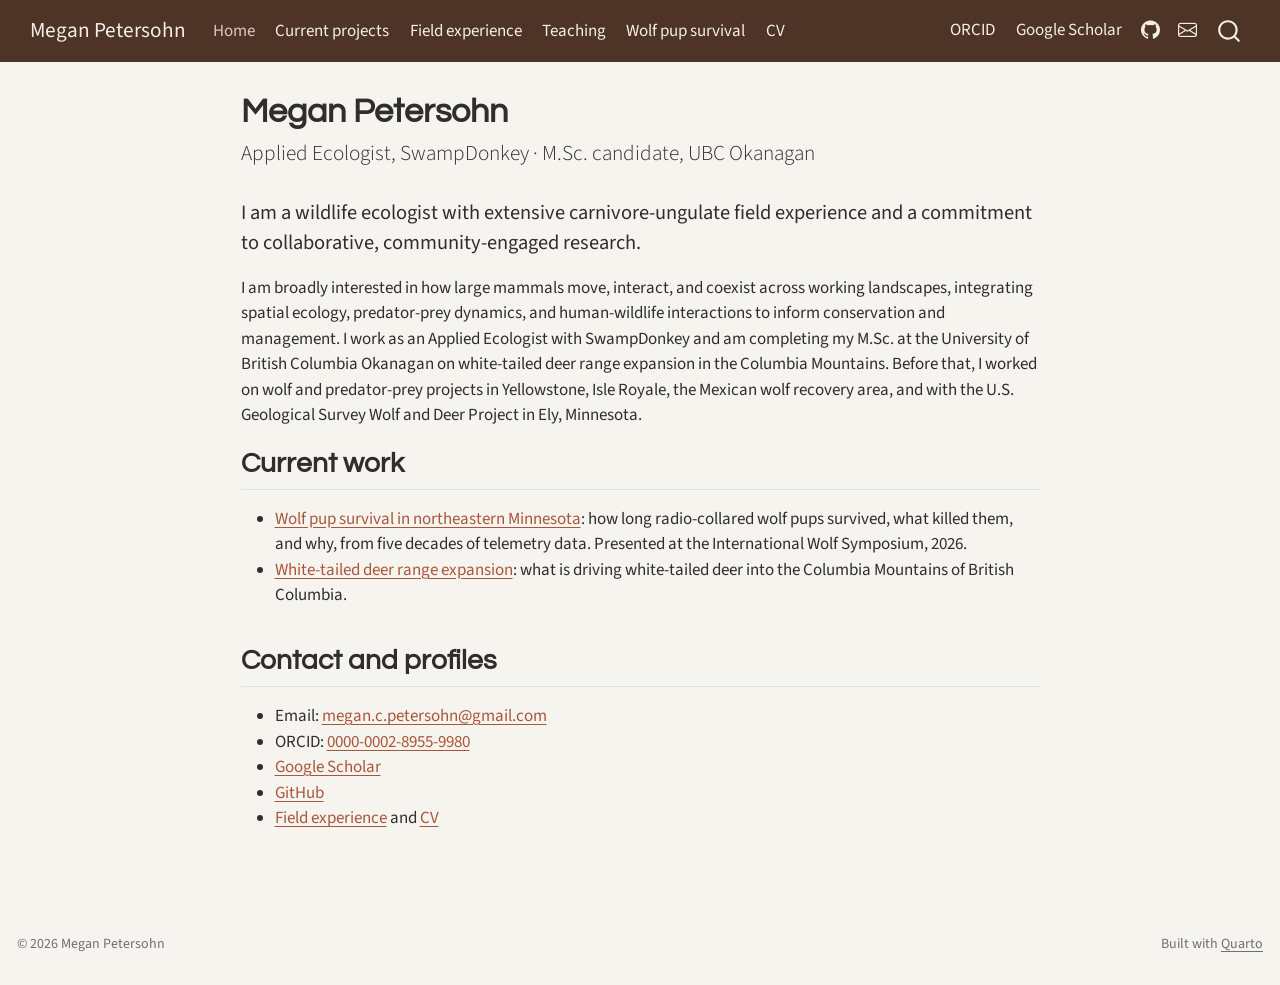
==== docs/index.html @ 818796f2 "Add Teaching page and lab research; update BHA dates and wording" ====
<!DOCTYPE html>
<html xmlns="http://www.w3.org/1999/xhtml" lang="en" xml:lang="en"><head>

<meta charset="utf-8">
<meta name="generator" content="quarto-1.6.40">

<meta name="viewport" content="width=device-width, initial-scale=1.0, user-scalable=yes">


<title>Megan Petersohn</title>
<style>
code{white-space: pre-wrap;}
span.smallcaps{font-variant: small-caps;}
div.columns{display: flex; gap: min(4vw, 1.5em);}
div.column{flex: auto; overflow-x: auto;}
div.hanging-indent{margin-left: 1.5em; text-indent: -1.5em;}
ul.task-list{list-style: none;}
ul.task-list li input[type="checkbox"] {
  width: 0.8em;
  margin: 0 0.8em 0.2em -1em; /* quarto-specific, see https://github.com/quarto-dev/quarto-cli/issues/4556 */ 
  vertical-align: middle;
}
</style>


<script src="site_libs/quarto-nav/quarto-nav.js"></script>
<script src="site_libs/quarto-nav/headroom.min.js"></script>
<script src="site_libs/clipboard/clipboard.min.js"></script>
<script src="site_libs/quarto-search/autocomplete.umd.js"></script>
<script src="site_libs/quarto-search/fuse.min.js"></script>
<script src="site_libs/quarto-search/quarto-search.js"></script>
<meta name="quarto:offset" content="./">
<script src="site_libs/quarto-html/quarto.js"></script>
<script src="site_libs/quarto-html/popper.min.js"></script>
<script src="site_libs/quarto-html/tippy.umd.min.js"></script>
<script src="site_libs/quarto-html/anchor.min.js"></script>
<link href="site_libs/quarto-html/tippy.css" rel="stylesheet">
<link href="site_libs/quarto-html/quarto-syntax-highlighting-549806ee2085284f45b00abea8c6df48.css" rel="stylesheet" id="quarto-text-highlighting-styles">
<script src="site_libs/bootstrap/bootstrap.min.js"></script>
<link href="site_libs/bootstrap/bootstrap-icons.css" rel="stylesheet">
<link href="site_libs/bootstrap/bootstrap-8483cfbe5863907650c12217edbf6c5e.min.css" rel="stylesheet" append-hash="true" id="quarto-bootstrap" data-mode="light">
<script id="quarto-search-options" type="application/json">{
  "location": "navbar",
  "copy-button": false,
  "collapse-after": 3,
  "panel-placement": "end",
  "type": "overlay",
  "limit": 50,
  "keyboard-shortcut": [
    "f",
    "/",
    "s"
  ],
  "show-item-context": false,
  "language": {
    "search-no-results-text": "No results",
    "search-matching-documents-text": "matching documents",
    "search-copy-link-title": "Copy link to search",
    "search-hide-matches-text": "Hide additional matches",
    "search-more-match-text": "more match in this document",
    "search-more-matches-text": "more matches in this document",
    "search-clear-button-title": "Clear",
    "search-text-placeholder": "",
    "search-detached-cancel-button-title": "Cancel",
    "search-submit-button-title": "Submit",
    "search-label": "Search"
  }
}</script>
<style>html{ scroll-behavior: smooth; }</style>


</head>

<body class="nav-fixed fullcontent">

<div id="quarto-search-results"></div>
  <header id="quarto-header" class="headroom fixed-top">
    <nav class="navbar navbar-expand-lg " data-bs-theme="dark">
      <div class="navbar-container container-fluid">
      <div class="navbar-brand-container mx-auto">
    <a class="navbar-brand" href="./index.html">
    <span class="navbar-title">Megan Petersohn</span>
    </a>
  </div>
            <div id="quarto-search" class="" title="Search"></div>
          <button class="navbar-toggler" type="button" data-bs-toggle="collapse" data-bs-target="#navbarCollapse" aria-controls="navbarCollapse" role="menu" aria-expanded="false" aria-label="Toggle navigation" onclick="if (window.quartoToggleHeadroom) { window.quartoToggleHeadroom(); }">
  <span class="navbar-toggler-icon"></span>
</button>
          <div class="collapse navbar-collapse" id="navbarCollapse">
            <ul class="navbar-nav navbar-nav-scroll me-auto">
  <li class="nav-item">
    <a class="nav-link active" href="./index.html" aria-current="page"> 
<span class="menu-text">Home</span></a>
  </li>  
  <li class="nav-item">
    <a class="nav-link" href="./research.html"> 
<span class="menu-text">Current projects</span></a>
  </li>  
  <li class="nav-item">
    <a class="nav-link" href="./experience.html"> 
<span class="menu-text">Field experience</span></a>
  </li>  
  <li class="nav-item">
    <a class="nav-link" href="./teaching.html"> 
<span class="menu-text">Teaching</span></a>
  </li>  
  <li class="nav-item">
    <a class="nav-link" href="./projects/snf-wolf-pups/index.html"> 
<span class="menu-text">Wolf pup survival</span></a>
  </li>  
  <li class="nav-item">
    <a class="nav-link" href="./cv.html"> 
<span class="menu-text">CV</span></a>
  </li>  
</ul>
            <ul class="navbar-nav navbar-nav-scroll ms-auto">
  <li class="nav-item">
    <a class="nav-link" href="https://orcid.org/0000-0002-8955-9980"> 
<span class="menu-text">ORCID</span></a>
  </li>  
  <li class="nav-item">
    <a class="nav-link" href="https://scholar.google.com/citations?user=bjq4MwMAAAAJ"> 
<span class="menu-text">Google Scholar</span></a>
  </li>  
  <li class="nav-item compact">
    <a class="nav-link" href="https://github.com/meganpetersohn"> <i class="bi bi-github" role="img" aria-label="GitHub">
</i> 
<span class="menu-text"></span></a>
  </li>  
  <li class="nav-item compact">
    <a class="nav-link" href="mailto:megan.c.petersohn@gmail.com"> <i class="bi bi-envelope" role="img" aria-label="Email">
</i> 
<span class="menu-text"></span></a>
  </li>  
</ul>
          </div> <!-- /navcollapse -->
            <div class="quarto-navbar-tools">
</div>
      </div> <!-- /container-fluid -->
    </nav>
</header>
<!-- content -->
<div id="quarto-content" class="quarto-container page-columns page-rows-contents page-layout-article page-navbar">
<!-- sidebar -->
<!-- margin-sidebar -->
    
<!-- main -->
<main class="content" id="quarto-document-content">

<header id="title-block-header" class="quarto-title-block default">
<div class="quarto-title">
<h1 class="title">Megan Petersohn</h1>
<p class="subtitle lead">Applied Ecologist, SwampDonkey · M.Sc. candidate, UBC Okanagan</p>
</div>



<div class="quarto-title-meta">

    
  
    
  </div>
  


</header>


<div class="lede">
<p>I am a wildlife ecologist with extensive carnivore-ungulate field experience and a commitment to collaborative, community-engaged research.</p>
</div>
<p>I am broadly interested in how large mammals move, interact, and coexist across working landscapes, integrating spatial ecology, predator-prey dynamics, and human-wildlife interactions to inform conservation and management. I work as an Applied Ecologist with SwampDonkey and am completing my M.Sc. at the University of British Columbia Okanagan on white-tailed deer range expansion in the Columbia Mountains. Before that, I worked on wolf and predator-prey projects in Yellowstone, Isle Royale, the Mexican wolf recovery area, and with the U.S. Geological Survey Wolf and Deer Project in Ely, Minnesota.</p>
<section id="current-work" class="level2">
<h2 class="anchored" data-anchor-id="current-work">Current work</h2>
<ul>
<li><a href="./projects/snf-wolf-pups/index.html">Wolf pup survival in northeastern Minnesota</a>: how long radio-collared wolf pups survived, what killed them, and why, from five decades of telemetry data. Presented at the International Wolf Symposium, 2026.</li>
<li><a href="./research.html#white-tailed-deer">White-tailed deer range expansion</a>: what is driving white-tailed deer into the Columbia Mountains of British Columbia.</li>
</ul>
</section>
<section id="contact-and-profiles" class="level2">
<h2 class="anchored" data-anchor-id="contact-and-profiles">Contact and profiles</h2>
<ul>
<li>Email: <a href="mailto:megan.c.petersohn@gmail.com" class="email">megan.c.petersohn@gmail.com</a></li>
<li>ORCID: <a href="https://orcid.org/0000-0002-8955-9980">0000-0002-8955-9980</a></li>
<li><a href="https://scholar.google.com/citations?user=bjq4MwMAAAAJ">Google Scholar</a></li>
<li><a href="https://github.com/meganpetersohn">GitHub</a></li>
<li><a href="./experience.html">Field experience</a> and <a href="./cv.html">CV</a></li>
</ul>


</section>

</main> <!-- /main -->
<script id="quarto-html-after-body" type="application/javascript">
window.document.addEventListener("DOMContentLoaded", function (event) {
  const toggleBodyColorMode = (bsSheetEl) => {
    const mode = bsSheetEl.getAttribute("data-mode");
    const bodyEl = window.document.querySelector("body");
    if (mode === "dark") {
      bodyEl.classList.add("quarto-dark");
      bodyEl.classList.remove("quarto-light");
    } else {
      bodyEl.classList.add("quarto-light");
      bodyEl.classList.remove("quarto-dark");
    }
  }
  const toggleBodyColorPrimary = () => {
    const bsSheetEl = window.document.querySelector("link#quarto-bootstrap");
    if (bsSheetEl) {
      toggleBodyColorMode(bsSheetEl);
    }
  }
  toggleBodyColorPrimary();  
  const icon = "";
  const anchorJS = new window.AnchorJS();
  anchorJS.options = {
    placement: 'right',
    icon: icon
  };
  anchorJS.add('.anchored');
  const isCodeAnnotation = (el) => {
    for (const clz of el.classList) {
      if (clz.startsWith('code-annotation-')) {                     
        return true;
      }
    }
    return false;
  }
  const onCopySuccess = function(e) {
    // button target
    const button = e.trigger;
    // don't keep focus
    button.blur();
    // flash "checked"
    button.classList.add('code-copy-button-checked');
    var currentTitle = button.getAttribute("title");
    button.setAttribute("title", "Copied!");
    let tooltip;
    if (window.bootstrap) {
      button.setAttribute("data-bs-toggle", "tooltip");
      button.setAttribute("data-bs-placement", "left");
      button.setAttribute("data-bs-title", "Copied!");
      tooltip = new bootstrap.Tooltip(button, 
        { trigger: "manual", 
          customClass: "code-copy-button-tooltip",
          offset: [0, -8]});
      tooltip.show();    
    }
    setTimeout(function() {
      if (tooltip) {
        tooltip.hide();
        button.removeAttribute("data-bs-title");
        button.removeAttribute("data-bs-toggle");
        button.removeAttribute("data-bs-placement");
      }
      button.setAttribute("title", currentTitle);
      button.classList.remove('code-copy-button-checked');
    }, 1000);
    // clear code selection
    e.clearSelection();
  }
  const getTextToCopy = function(trigger) {
      const codeEl = trigger.previousElementSibling.cloneNode(true);
      for (const childEl of codeEl.children) {
        if (isCodeAnnotation(childEl)) {
          childEl.remove();
        }
      }
      return codeEl.innerText;
  }
  const clipboard = new window.ClipboardJS('.code-copy-button:not([data-in-quarto-modal])', {
    text: getTextToCopy
  });
  clipboard.on('success', onCopySuccess);
  if (window.document.getElementById('quarto-embedded-source-code-modal')) {
    const clipboardModal = new window.ClipboardJS('.code-copy-button[data-in-quarto-modal]', {
      text: getTextToCopy,
      container: window.document.getElementById('quarto-embedded-source-code-modal')
    });
    clipboardModal.on('success', onCopySuccess);
  }
    var localhostRegex = new RegExp(/^(?:http|https):\/\/localhost\:?[0-9]*\//);
    var mailtoRegex = new RegExp(/^mailto:/);
      var filterRegex = new RegExp("https:\/\/meganpetersohn\.github\.io");
    var isInternal = (href) => {
        return filterRegex.test(href) || localhostRegex.test(href) || mailtoRegex.test(href);
    }
    // Inspect non-navigation links and adorn them if external
 	var links = window.document.querySelectorAll('a[href]:not(.nav-link):not(.navbar-brand):not(.toc-action):not(.sidebar-link):not(.sidebar-item-toggle):not(.pagination-link):not(.no-external):not([aria-hidden]):not(.dropdown-item):not(.quarto-navigation-tool):not(.about-link)');
    for (var i=0; i<links.length; i++) {
      const link = links[i];
      if (!isInternal(link.href)) {
        // undo the damage that might have been done by quarto-nav.js in the case of
        // links that we want to consider external
        if (link.dataset.originalHref !== undefined) {
          link.href = link.dataset.originalHref;
        }
          // target, if specified
          link.setAttribute("target", "_blank");
          if (link.getAttribute("rel") === null) {
            link.setAttribute("rel", "noopener");
          }
      }
    }
  function tippyHover(el, contentFn, onTriggerFn, onUntriggerFn) {
    const config = {
      allowHTML: true,
      maxWidth: 500,
      delay: 100,
      arrow: false,
      appendTo: function(el) {
          return el.parentElement;
      },
      interactive: true,
      interactiveBorder: 10,
      theme: 'quarto',
      placement: 'bottom-start',
    };
    if (contentFn) {
      config.content = contentFn;
    }
    if (onTriggerFn) {
      config.onTrigger = onTriggerFn;
    }
    if (onUntriggerFn) {
      config.onUntrigger = onUntriggerFn;
    }
    window.tippy(el, config); 
  }
  const noterefs = window.document.querySelectorAll('a[role="doc-noteref"]');
  for (var i=0; i<noterefs.length; i++) {
    const ref = noterefs[i];
    tippyHover(ref, function() {
      // use id or data attribute instead here
      let href = ref.getAttribute('data-footnote-href') || ref.getAttribute('href');
      try { href = new URL(href).hash; } catch {}
      const id = href.replace(/^#\/?/, "");
      const note = window.document.getElementById(id);
      if (note) {
        return note.innerHTML;
      } else {
        return "";
      }
    });
  }
  const xrefs = window.document.querySelectorAll('a.quarto-xref');
  const processXRef = (id, note) => {
    // Strip column container classes
    const stripColumnClz = (el) => {
      el.classList.remove("page-full", "page-columns");
      if (el.children) {
        for (const child of el.children) {
          stripColumnClz(child);
        }
      }
    }
    stripColumnClz(note)
    if (id === null || id.startsWith('sec-')) {
      // Special case sections, only their first couple elements
      const container = document.createElement("div");
      if (note.children && note.children.length > 2) {
        container.appendChild(note.children[0].cloneNode(true));
        for (let i = 1; i < note.children.length; i++) {
          const child = note.children[i];
          if (child.tagName === "P" && child.innerText === "") {
            continue;
          } else {
            container.appendChild(child.cloneNode(true));
            break;
          }
        }
        if (window.Quarto?.typesetMath) {
          window.Quarto.typesetMath(container);
        }
        return container.innerHTML
      } else {
        if (window.Quarto?.typesetMath) {
          window.Quarto.typesetMath(note);
        }
        return note.innerHTML;
      }
    } else {
      // Remove any anchor links if they are present
      const anchorLink = note.querySelector('a.anchorjs-link');
      if (anchorLink) {
        anchorLink.remove();
      }
      if (window.Quarto?.typesetMath) {
        window.Quarto.typesetMath(note);
      }
      if (note.classList.contains("callout")) {
        return note.outerHTML;
      } else {
        return note.innerHTML;
      }
    }
  }
  for (var i=0; i<xrefs.length; i++) {
    const xref = xrefs[i];
    tippyHover(xref, undefined, function(instance) {
      instance.disable();
      let url = xref.getAttribute('href');
      let hash = undefined; 
      if (url.startsWith('#')) {
        hash = url;
      } else {
        try { hash = new URL(url).hash; } catch {}
      }
      if (hash) {
        const id = hash.replace(/^#\/?/, "");
        const note = window.document.getElementById(id);
        if (note !== null) {
          try {
            const html = processXRef(id, note.cloneNode(true));
            instance.setContent(html);
          } finally {
            instance.enable();
            instance.show();
          }
        } else {
          // See if we can fetch this
          fetch(url.split('#')[0])
          .then(res => res.text())
          .then(html => {
            const parser = new DOMParser();
            const htmlDoc = parser.parseFromString(html, "text/html");
            const note = htmlDoc.getElementById(id);
            if (note !== null) {
              const html = processXRef(id, note);
              instance.setContent(html);
            } 
          }).finally(() => {
            instance.enable();
            instance.show();
          });
        }
      } else {
        // See if we can fetch a full url (with no hash to target)
        // This is a special case and we should probably do some content thinning / targeting
        fetch(url)
        .then(res => res.text())
        .then(html => {
          const parser = new DOMParser();
          const htmlDoc = parser.parseFromString(html, "text/html");
          const note = htmlDoc.querySelector('main.content');
          if (note !== null) {
            // This should only happen for chapter cross references
            // (since there is no id in the URL)
            // remove the first header
            if (note.children.length > 0 && note.children[0].tagName === "HEADER") {
              note.children[0].remove();
            }
            const html = processXRef(null, note);
            instance.setContent(html);
          } 
        }).finally(() => {
          instance.enable();
          instance.show();
        });
      }
    }, function(instance) {
    });
  }
      let selectedAnnoteEl;
      const selectorForAnnotation = ( cell, annotation) => {
        let cellAttr = 'data-code-cell="' + cell + '"';
        let lineAttr = 'data-code-annotation="' +  annotation + '"';
        const selector = 'span[' + cellAttr + '][' + lineAttr + ']';
        return selector;
      }
      const selectCodeLines = (annoteEl) => {
        const doc = window.document;
        const targetCell = annoteEl.getAttribute("data-target-cell");
        const targetAnnotation = annoteEl.getAttribute("data-target-annotation");
        const annoteSpan = window.document.querySelector(selectorForAnnotation(targetCell, targetAnnotation));
        const lines = annoteSpan.getAttribute("data-code-lines").split(",");
        const lineIds = lines.map((line) => {
          return targetCell + "-" + line;
        })
        let top = null;
        let height = null;
        let parent = null;
        if (lineIds.length > 0) {
            //compute the position of the single el (top and bottom and make a div)
            const el = window.document.getElementById(lineIds[0]);
            top = el.offsetTop;
            height = el.offsetHeight;
            parent = el.parentElement.parentElement;
          if (lineIds.length > 1) {
            const lastEl = window.document.getElementById(lineIds[lineIds.length - 1]);
            const bottom = lastEl.offsetTop + lastEl.offsetHeight;
            height = bottom - top;
          }
          if (top !== null && height !== null && parent !== null) {
            // cook up a div (if necessary) and position it 
            let div = window.document.getElementById("code-annotation-line-highlight");
            if (div === null) {
              div = window.document.createElement("div");
              div.setAttribute("id", "code-annotation-line-highlight");
              div.style.position = 'absolute';
              parent.appendChild(div);
            }
            div.style.top = top - 2 + "px";
            div.style.height = height + 4 + "px";
            div.style.left = 0;
            let gutterDiv = window.document.getElementById("code-annotation-line-highlight-gutter");
            if (gutterDiv === null) {
              gutterDiv = window.document.createElement("div");
              gutterDiv.setAttribute("id", "code-annotation-line-highlight-gutter");
              gutterDiv.style.position = 'absolute';
              const codeCell = window.document.getElementById(targetCell);
              const gutter = codeCell.querySelector('.code-annotation-gutter');
              gutter.appendChild(gutterDiv);
            }
            gutterDiv.style.top = top - 2 + "px";
            gutterDiv.style.height = height + 4 + "px";
          }
          selectedAnnoteEl = annoteEl;
        }
      };
      const unselectCodeLines = () => {
        const elementsIds = ["code-annotation-line-highlight", "code-annotation-line-highlight-gutter"];
        elementsIds.forEach((elId) => {
          const div = window.document.getElementById(elId);
          if (div) {
            div.remove();
          }
        });
        selectedAnnoteEl = undefined;
      };
        // Handle positioning of the toggle
    window.addEventListener(
      "resize",
      throttle(() => {
        elRect = undefined;
        if (selectedAnnoteEl) {
          selectCodeLines(selectedAnnoteEl);
        }
      }, 10)
    );
    function throttle(fn, ms) {
    let throttle = false;
    let timer;
      return (...args) => {
        if(!throttle) { // first call gets through
            fn.apply(this, args);
            throttle = true;
        } else { // all the others get throttled
            if(timer) clearTimeout(timer); // cancel #2
            timer = setTimeout(() => {
              fn.apply(this, args);
              timer = throttle = false;
            }, ms);
        }
      };
    }
      // Attach click handler to the DT
      const annoteDls = window.document.querySelectorAll('dt[data-target-cell]');
      for (const annoteDlNode of annoteDls) {
        annoteDlNode.addEventListener('click', (event) => {
          const clickedEl = event.target;
          if (clickedEl !== selectedAnnoteEl) {
            unselectCodeLines();
            const activeEl = window.document.querySelector('dt[data-target-cell].code-annotation-active');
            if (activeEl) {
              activeEl.classList.remove('code-annotation-active');
            }
            selectCodeLines(clickedEl);
            clickedEl.classList.add('code-annotation-active');
          } else {
            // Unselect the line
            unselectCodeLines();
            clickedEl.classList.remove('code-annotation-active');
          }
        });
      }
  const findCites = (el) => {
    const parentEl = el.parentElement;
    if (parentEl) {
      const cites = parentEl.dataset.cites;
      if (cites) {
        return {
          el,
          cites: cites.split(' ')
        };
      } else {
        return findCites(el.parentElement)
      }
    } else {
      return undefined;
    }
  };
  var bibliorefs = window.document.querySelectorAll('a[role="doc-biblioref"]');
  for (var i=0; i<bibliorefs.length; i++) {
    const ref = bibliorefs[i];
    const citeInfo = findCites(ref);
    if (citeInfo) {
      tippyHover(citeInfo.el, function() {
        var popup = window.document.createElement('div');
        citeInfo.cites.forEach(function(cite) {
          var citeDiv = window.document.createElement('div');
          citeDiv.classList.add('hanging-indent');
          citeDiv.classList.add('csl-entry');
          var biblioDiv = window.document.getElementById('ref-' + cite);
          if (biblioDiv) {
            citeDiv.innerHTML = biblioDiv.innerHTML;
          }
          popup.appendChild(citeDiv);
        });
        return popup.innerHTML;
      });
    }
  }
});
</script>
</div> <!-- /content -->
<footer class="footer">
  <div class="nav-footer">
    <div class="nav-footer-left">
<p>© 2026 Megan Petersohn</p>
</div>   
    <div class="nav-footer-center">
      &nbsp;
    </div>
    <div class="nav-footer-right">
<p>Built with <a href="https://quarto.org">Quarto</a></p>
</div>
  </div>
</footer>




<script src="site_libs/quarto-html/zenscroll-min.js"></script>
</body></html>
---- docs/site_libs/quarto-html/tippy.css ----
.tippy-box[data-animation=fade][data-state=hidden]{opacity:0}[data-tippy-root]{max-width:calc(100vw - 10px)}.tippy-box{position:relative;background-color:#333;color:#fff;border-radius:4px;font-size:14px;line-height:1.4;white-space:normal;outline:0;transition-property:transform,visibility,opacity}.tippy-box[data-placement^=top]>.tippy-arrow{bottom:0}.tippy-box[data-placement^=top]>.tippy-arrow:before{bottom:-7px;left:0;border-width:8px 8px 0;border-top-color:initial;transform-origin:center top}.tippy-box[data-placement^=bottom]>.tippy-arrow{top:0}.tippy-box[data-placement^=bottom]>.tippy-arrow:before{top:-7px;left:0;border-width:0 8px 8px;border-bottom-color:initial;transform-origin:center bottom}.tippy-box[data-placement^=left]>.tippy-arrow{right:0}.tippy-box[data-placement^=left]>.tippy-arrow:before{border-width:8px 0 8px 8px;border-left-color:initial;right:-7px;transform-origin:center left}.tippy-box[data-placement^=right]>.tippy-arrow{left:0}.tippy-box[data-placement^=right]>.tippy-arrow:before{left:-7px;border-width:8px 8px 8px 0;border-right-color:initial;transform-origin:center right}.tippy-box[data-inertia][data-state=visible]{transition-timing-function:cubic-bezier(.54,1.5,.38,1.11)}.tippy-arrow{width:16px;height:16px;color:#333}.tippy-arrow:before{content:"";position:absolute;border-color:transparent;border-style:solid}.tippy-content{position:relative;padding:5px 9px;z-index:1}
---- docs/site_libs/quarto-html/quarto-syntax-highlighting-549806ee2085284f45b00abea8c6df48.css ----
/* quarto syntax highlight colors */
:root {
  --quarto-hl-ot-color: #003B4F;
  --quarto-hl-at-color: #657422;
  --quarto-hl-ss-color: #20794D;
  --quarto-hl-an-color: #5E5E5E;
  --quarto-hl-fu-color: #4758AB;
  --quarto-hl-st-color: #20794D;
  --quarto-hl-cf-color: #003B4F;
  --quarto-hl-op-color: #5E5E5E;
  --quarto-hl-er-color: #AD0000;
  --quarto-hl-bn-color: #AD0000;
  --quarto-hl-al-color: #AD0000;
  --quarto-hl-va-color: #111111;
  --quarto-hl-bu-color: inherit;
  --quarto-hl-ex-color: inherit;
  --quarto-hl-pp-color: #AD0000;
  --quarto-hl-in-color: #5E5E5E;
  --quarto-hl-vs-color: #20794D;
  --quarto-hl-wa-color: #5E5E5E;
  --quarto-hl-do-color: #5E5E5E;
  --quarto-hl-im-color: #00769E;
  --quarto-hl-ch-color: #20794D;
  --quarto-hl-dt-color: #AD0000;
  --quarto-hl-fl-color: #AD0000;
  --quarto-hl-co-color: #5E5E5E;
  --quarto-hl-cv-color: #5E5E5E;
  --quarto-hl-cn-color: #8f5902;
  --quarto-hl-sc-color: #5E5E5E;
  --quarto-hl-dv-color: #AD0000;
  --quarto-hl-kw-color: #003B4F;
}

/* other quarto variables */
:root {
  --quarto-font-monospace: SFMono-Regular, Menlo, Monaco, Consolas, "Liberation Mono", "Courier New", monospace;
}

pre > code.sourceCode > span {
  color: #003B4F;
}

code span {
  color: #003B4F;
}

code.sourceCode > span {
  color: #003B4F;
}

div.sourceCode,
div.sourceCode pre.sourceCode {
  color: #003B4F;
}

code span.ot {
  color: #003B4F;
  font-style: inherit;
}

code span.at {
  color: #657422;
  font-style: inherit;
}

code span.ss {
  color: #20794D;
  font-style: inherit;
}

code span.an {
  color: #5E5E5E;
  font-style: inherit;
}

code span.fu {
  color: #4758AB;
  font-style: inherit;
}

code span.st {
  color: #20794D;
  font-style: inherit;
}

code span.cf {
  color: #003B4F;
  font-weight: bold;
  font-style: inherit;
}

code span.op {
  color: #5E5E5E;
  font-style: inherit;
}

code span.er {
  color: #AD0000;
  font-style: inherit;
}

code span.bn {
  color: #AD0000;
  font-style: inherit;
}

code span.al {
  color: #AD0000;
  font-style: inherit;
}

code span.va {
  color: #111111;
  font-style: inherit;
}

code span.bu {
  font-style: inherit;
}

code span.ex {
  font-style: inherit;
}

code span.pp {
  color: #AD0000;
  font-style: inherit;
}

code span.in {
  color: #5E5E5E;
  font-style: inherit;
}

code span.vs {
  color: #20794D;
  font-style: inherit;
}

code span.wa {
  color: #5E5E5E;
  font-style: italic;
}

code span.do {
  color: #5E5E5E;
  font-style: italic;
}

code span.im {
  color: #00769E;
  font-style: inherit;
}

code span.ch {
  color: #20794D;
  font-style: inherit;
}

code span.dt {
  color: #AD0000;
  font-style: inherit;
}

code span.fl {
  color: #AD0000;
  font-style: inherit;
}

code span.co {
  color: #5E5E5E;
  font-style: inherit;
}

code span.cv {
  color: #5E5E5E;
  font-style: italic;
}

code span.cn {
  color: #8f5902;
  font-style: inherit;
}

code span.sc {
  color: #5E5E5E;
  font-style: inherit;
}

code span.dv {
  color: #AD0000;
  font-style: inherit;
}

code span.kw {
  color: #003B4F;
  font-weight: bold;
  font-style: inherit;
}

.prevent-inlining {
  content: "</";
}

/*# sourceMappingURL=ae99138f4fbc2fb4c9f5e5cd69c22459.css.map */
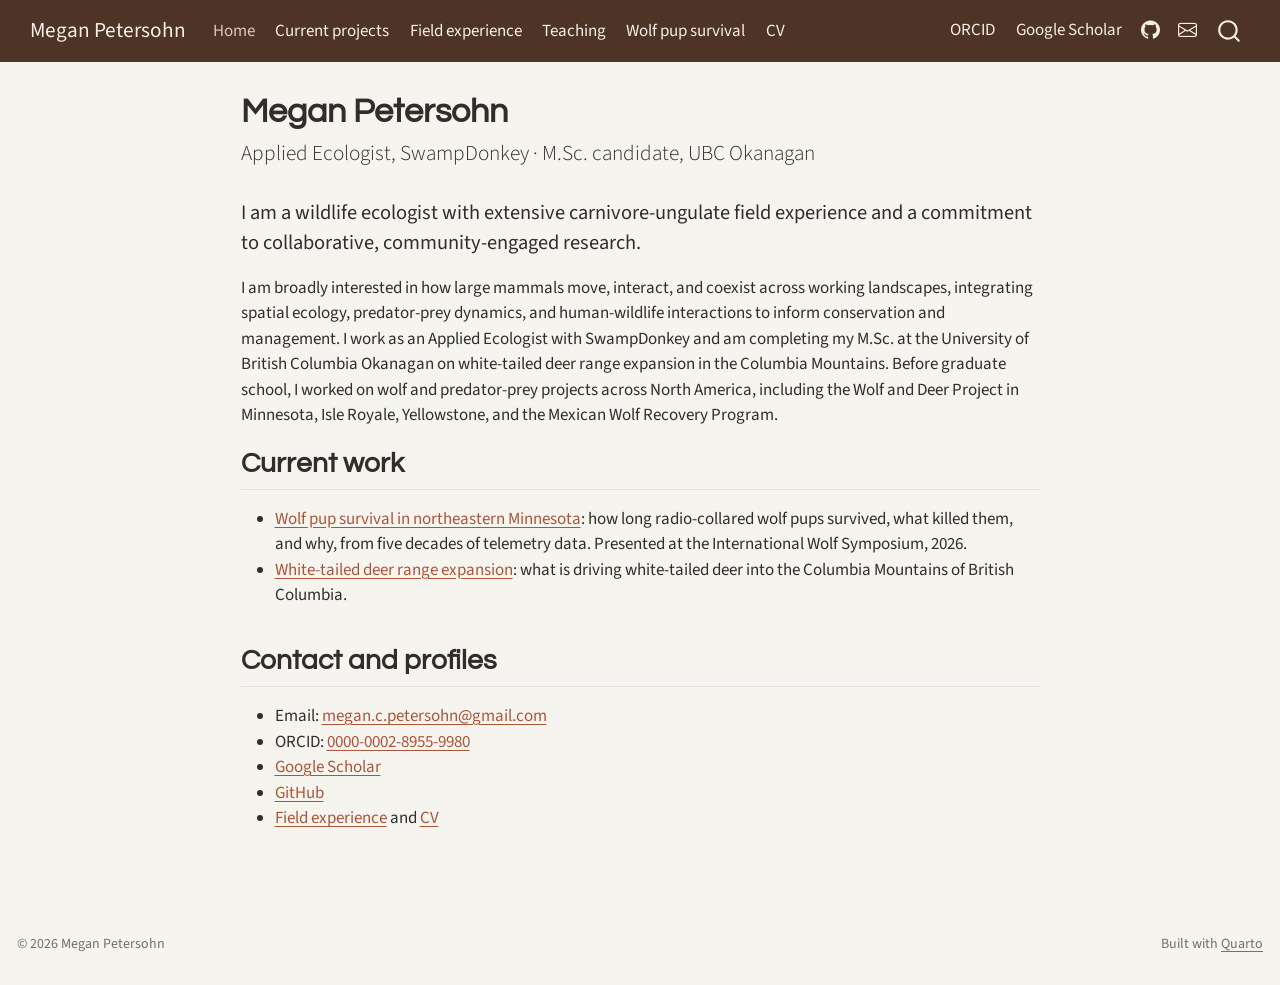
==== commit 965b688d: "Simplify home page bio" ====
--- a/docs/index.html
+++ b/docs/index.html
@@ -38,7 +38,7 @@
 <link href="site_libs/quarto-html/quarto-syntax-highlighting-549806ee2085284f45b00abea8c6df48.css" rel="stylesheet" id="quarto-text-highlighting-styles">
 <script src="site_libs/bootstrap/bootstrap.min.js"></script>
 <link href="site_libs/bootstrap/bootstrap-icons.css" rel="stylesheet">
-<link href="site_libs/bootstrap/bootstrap-8483cfbe5863907650c12217edbf6c5e.min.css" rel="stylesheet" append-hash="true" id="quarto-bootstrap" data-mode="light">
+<link href="site_libs/bootstrap/bootstrap-32b656c193971eb9ac8d6e4ebbd28f09.min.css" rel="stylesheet" append-hash="true" id="quarto-bootstrap" data-mode="light">
 <script id="quarto-search-options" type="application/json">{
   "location": "navbar",
   "copy-button": false,
@@ -170,7 +170,7 @@
 <div class="lede">
 <p>I am a wildlife ecologist with extensive carnivore-ungulate field experience and a commitment to collaborative, community-engaged research.</p>
 </div>
-<p>I am broadly interested in how large mammals move, interact, and coexist across working landscapes, integrating spatial ecology, predator-prey dynamics, and human-wildlife interactions to inform conservation and management. I work as an Applied Ecologist with SwampDonkey and am completing my M.Sc. at the University of British Columbia Okanagan on white-tailed deer range expansion in the Columbia Mountains. Before that, I worked on wolf and predator-prey projects in Yellowstone, Isle Royale, the Mexican wolf recovery area, and with the U.S. Geological Survey Wolf and Deer Project in Ely, Minnesota.</p>
+<p>I am broadly interested in how large mammals move, interact, and coexist across working landscapes, integrating spatial ecology, predator-prey dynamics, and human-wildlife interactions to inform conservation and management. I work as an Applied Ecologist with SwampDonkey and am completing my M.Sc. at the University of British Columbia Okanagan on white-tailed deer range expansion in the Columbia Mountains. Before graduate school, I worked on wolf and predator-prey projects across North America, including the Wolf and Deer Project in Minnesota, Isle Royale, Yellowstone, and the Mexican Wolf Recovery Program.</p>
 <section id="current-work" class="level2">
 <h2 class="anchored" data-anchor-id="current-work">Current work</h2>
 <ul>
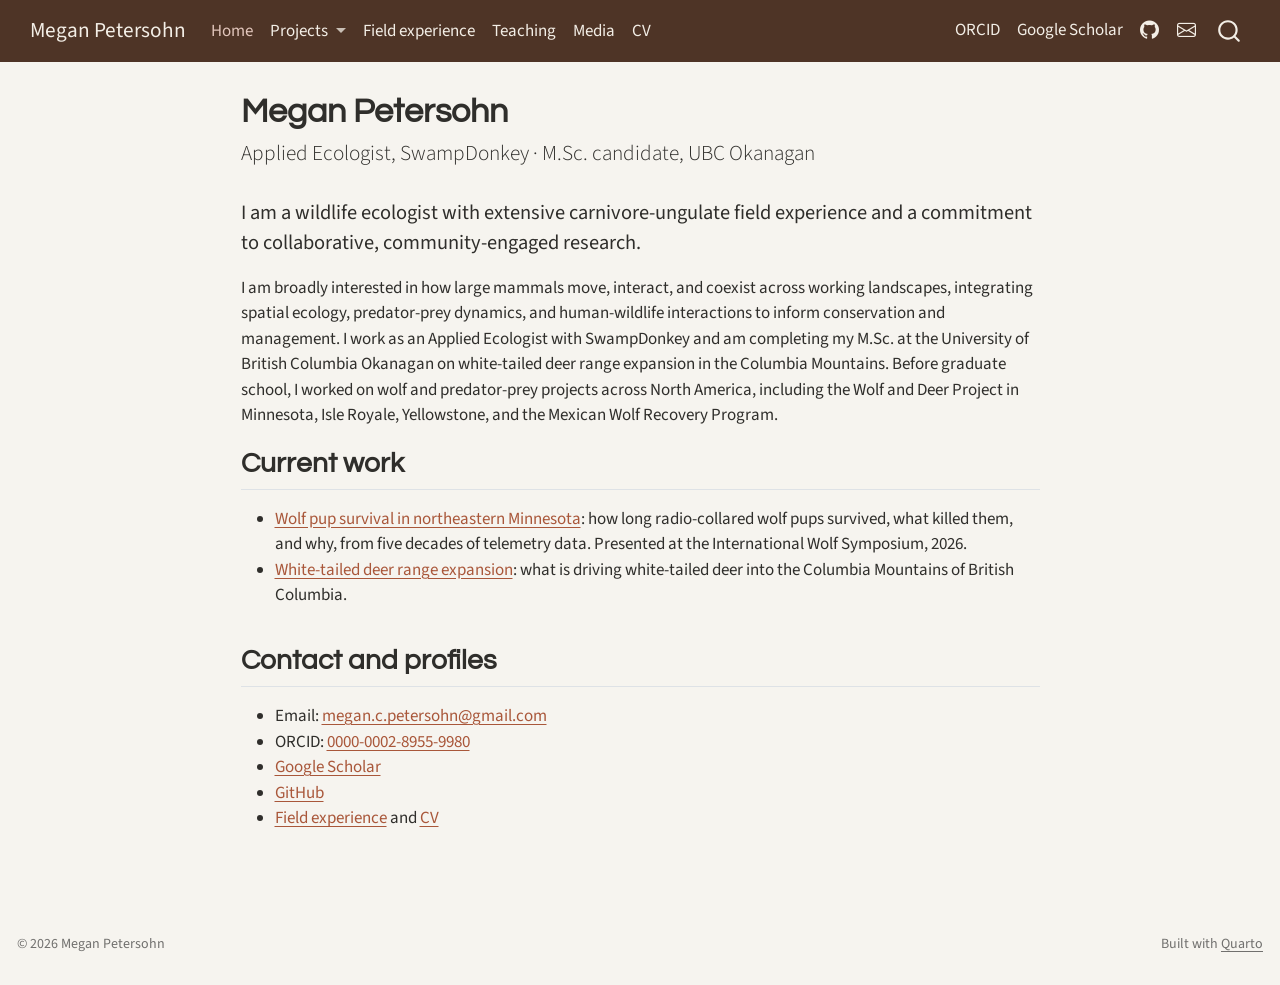
==== commit 4c1532d2: "Add Media page and Projects dropdown" ====
--- a/docs/index.html
+++ b/docs/index.html
@@ -38,7 +38,7 @@
 <link href="site_libs/quarto-html/quarto-syntax-highlighting-549806ee2085284f45b00abea8c6df48.css" rel="stylesheet" id="quarto-text-highlighting-styles">
 <script src="site_libs/bootstrap/bootstrap.min.js"></script>
 <link href="site_libs/bootstrap/bootstrap-icons.css" rel="stylesheet">
-<link href="site_libs/bootstrap/bootstrap-32b656c193971eb9ac8d6e4ebbd28f09.min.css" rel="stylesheet" append-hash="true" id="quarto-bootstrap" data-mode="light">
+<link href="site_libs/bootstrap/bootstrap-68b599dd6619102e8b5004fc135e42db.min.css" rel="stylesheet" append-hash="true" id="quarto-bootstrap" data-mode="light">
 <script id="quarto-search-options" type="application/json">{
   "location": "navbar",
   "copy-button": false,
@@ -75,7 +75,7 @@
 
 <div id="quarto-search-results"></div>
   <header id="quarto-header" class="headroom fixed-top">
-    <nav class="navbar navbar-expand-lg " data-bs-theme="dark">
+    <nav class="navbar navbar-expand-xl " data-bs-theme="dark">
       <div class="navbar-container container-fluid">
       <div class="navbar-brand-container mx-auto">
     <a class="navbar-brand" href="./index.html">
@@ -92,10 +92,21 @@
     <a class="nav-link active" href="./index.html" aria-current="page"> 
 <span class="menu-text">Home</span></a>
   </li>  
-  <li class="nav-item">
-    <a class="nav-link" href="./research.html"> 
-<span class="menu-text">Current projects</span></a>
-  </li>  
+  <li class="nav-item dropdown ">
+    <a class="nav-link dropdown-toggle" href="#" id="nav-menu-projects" role="link" data-bs-toggle="dropdown" aria-expanded="false">
+ <span class="menu-text">Projects</span>
+    </a>
+    <ul class="dropdown-menu" aria-labelledby="nav-menu-projects">    
+        <li>
+    <a class="dropdown-item" href="./research.html">
+ <span class="dropdown-text">Current projects</span></a>
+  </li>  
+        <li>
+    <a class="dropdown-item" href="./projects/snf-wolf-pups/index.html">
+ <span class="dropdown-text">Wolf pup survival</span></a>
+  </li>  
+    </ul>
+  </li>
   <li class="nav-item">
     <a class="nav-link" href="./experience.html"> 
 <span class="menu-text">Field experience</span></a>
@@ -105,8 +116,8 @@
 <span class="menu-text">Teaching</span></a>
   </li>  
   <li class="nav-item">
-    <a class="nav-link" href="./projects/snf-wolf-pups/index.html"> 
-<span class="menu-text">Wolf pup survival</span></a>
+    <a class="nav-link" href="./media.html"> 
+<span class="menu-text">Media</span></a>
   </li>  
   <li class="nav-item">
     <a class="nav-link" href="./cv.html"> 
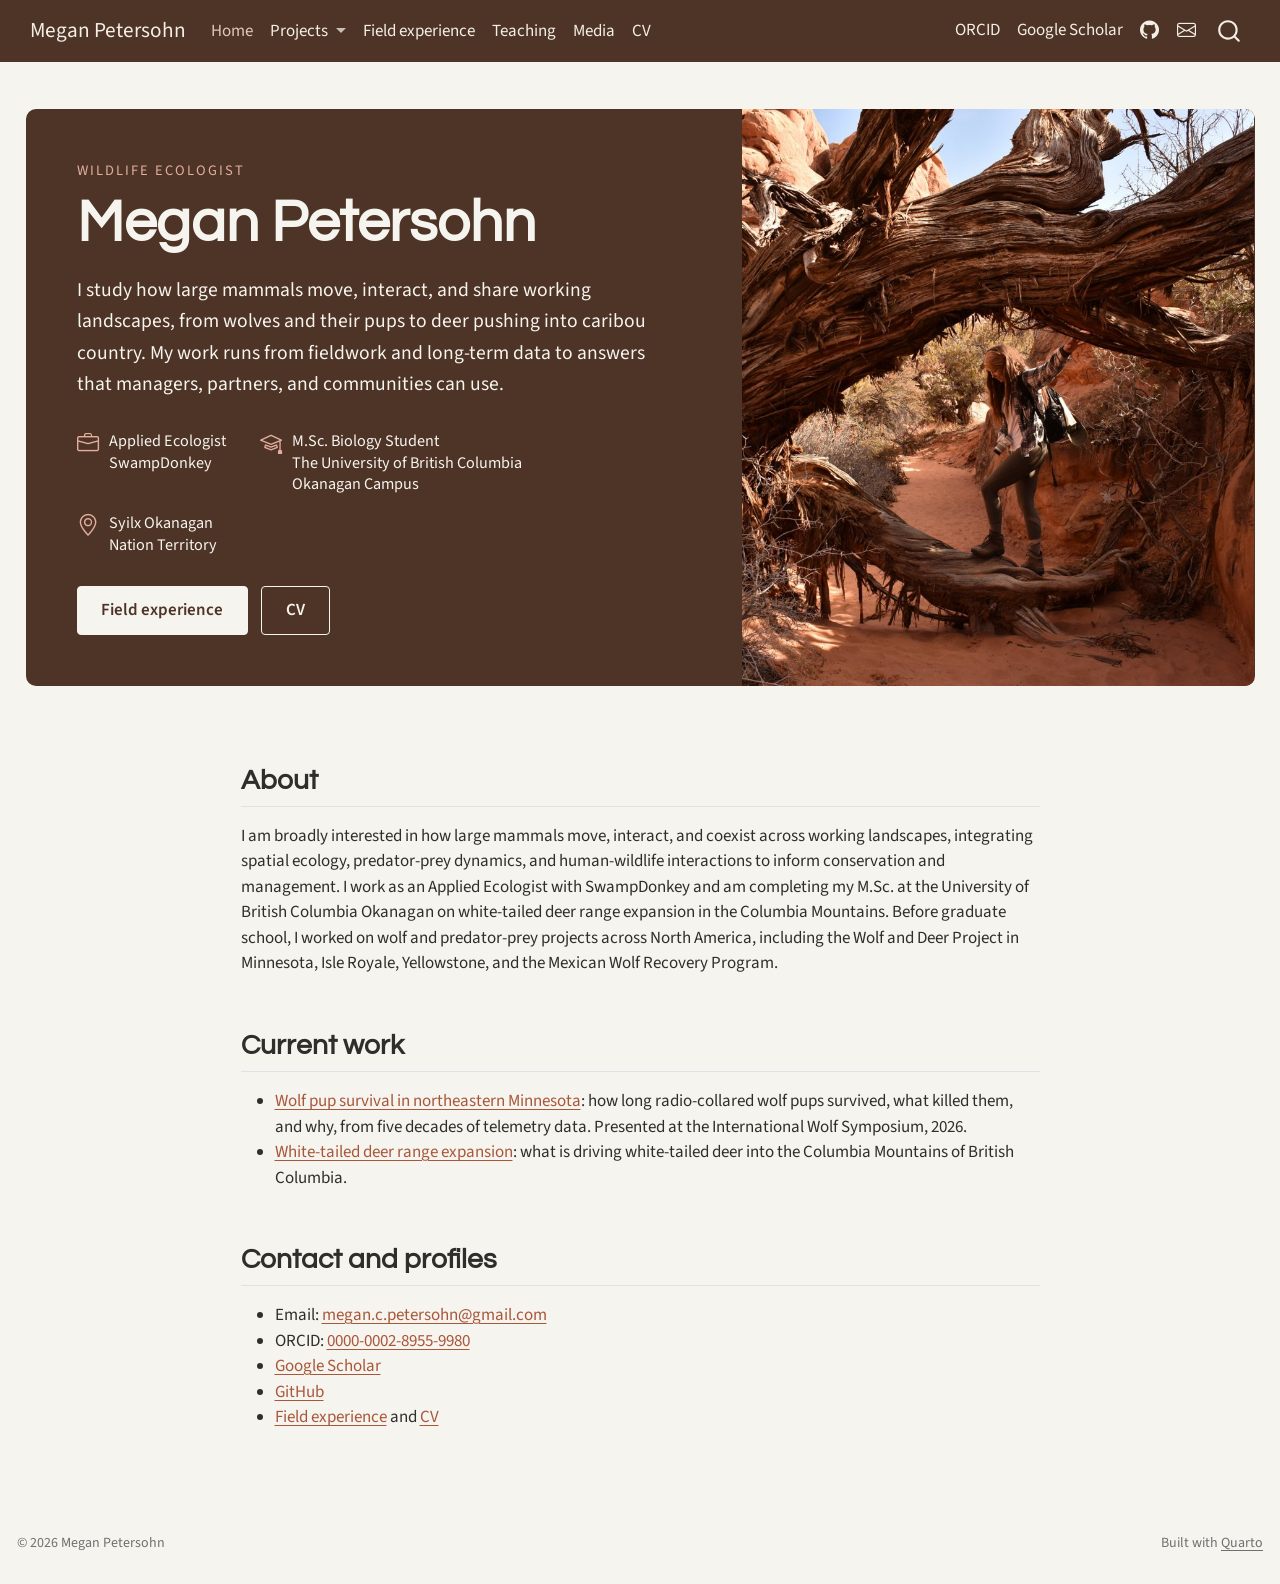
==== commit 1be6802a: "Add home intro, field photo strips, and Off the clock" ====
--- a/docs/index.html
+++ b/docs/index.html
@@ -38,7 +38,7 @@
 <link href="site_libs/quarto-html/quarto-syntax-highlighting-549806ee2085284f45b00abea8c6df48.css" rel="stylesheet" id="quarto-text-highlighting-styles">
 <script src="site_libs/bootstrap/bootstrap.min.js"></script>
 <link href="site_libs/bootstrap/bootstrap-icons.css" rel="stylesheet">
-<link href="site_libs/bootstrap/bootstrap-68b599dd6619102e8b5004fc135e42db.min.css" rel="stylesheet" append-hash="true" id="quarto-bootstrap" data-mode="light">
+<link href="site_libs/bootstrap/bootstrap-472679edaab77b086ab8c0f12d609ece.min.css" rel="stylesheet" append-hash="true" id="quarto-bootstrap" data-mode="light">
 <script id="quarto-search-options" type="application/json">{
   "location": "navbar",
   "copy-button": false,
@@ -156,32 +156,34 @@
 <!-- margin-sidebar -->
     
 <!-- main -->
-<main class="content" id="quarto-document-content">
-
-<header id="title-block-header" class="quarto-title-block default">
-<div class="quarto-title">
-<h1 class="title">Megan Petersohn</h1>
-<p class="subtitle lead">Applied Ecologist, SwampDonkey · M.Sc. candidate, UBC Okanagan</p>
-</div>
-
-
-
-<div class="quarto-title-meta">
-
-    
-  
-    
+<main class="content page-columns page-full" id="quarto-document-content"><header id="title-block-header" class="quarto-title-block"></header>
+
+
+
+
+<section class="hero column-screen-inset">
+  <div class="hero-text">
+    <p class="hero-eyebrow">Wildlife ecologist</p>
+    <h1 class="hero-name">Megan Petersohn</h1>
+    <p class="hero-statement">I study how large mammals move, interact, and share working landscapes, from wolves and their pups to deer pushing into caribou country. My work runs from fieldwork and long-term data to answers that managers, partners, and communities can use.</p>
+    <ul class="hero-facts">
+      <li><i class="bi bi-briefcase"></i><span>Applied Ecologist<br>SwampDonkey</span></li>
+      <li><i class="bi bi-mortarboard"></i><span>M.Sc. Biology Student<br>The University of British Columbia<br>Okanagan Campus</span></li>
+      <li><i class="bi bi-geo-alt"></i><span>Syilx Okanagan<br>Nation Territory</span></li>
+    </ul>
+    <div class="hero-buttons">
+      <a class="hero-btn" href="experience.html">Field experience</a>
+      <a class="hero-btn hero-btn-ghost" href="cv.html">CV</a>
+    </div>
   </div>
-  
-
-
-</header>
-
-
-<div class="lede">
-<p>I am a wildlife ecologist with extensive carnivore-ungulate field experience and a commitment to collaborative, community-engaged research.</p>
-</div>
+  <div class="hero-photo">
+    <img src="files/home/hero_juniper.jpg" alt="Megan climbing through the arch of a twisted juniper on a red-sand desert trail." style="object-position: 55% 50%;">
+  </div>
+</section>
+<section id="about" class="level2">
+<h2 class="anchored" data-anchor-id="about">About</h2>
 <p>I am broadly interested in how large mammals move, interact, and coexist across working landscapes, integrating spatial ecology, predator-prey dynamics, and human-wildlife interactions to inform conservation and management. I work as an Applied Ecologist with SwampDonkey and am completing my M.Sc. at the University of British Columbia Okanagan on white-tailed deer range expansion in the Columbia Mountains. Before graduate school, I worked on wolf and predator-prey projects across North America, including the Wolf and Deer Project in Minnesota, Isle Royale, Yellowstone, and the Mexican Wolf Recovery Program.</p>
+</section>
 <section id="current-work" class="level2">
 <h2 class="anchored" data-anchor-id="current-work">Current work</h2>
 <ul>
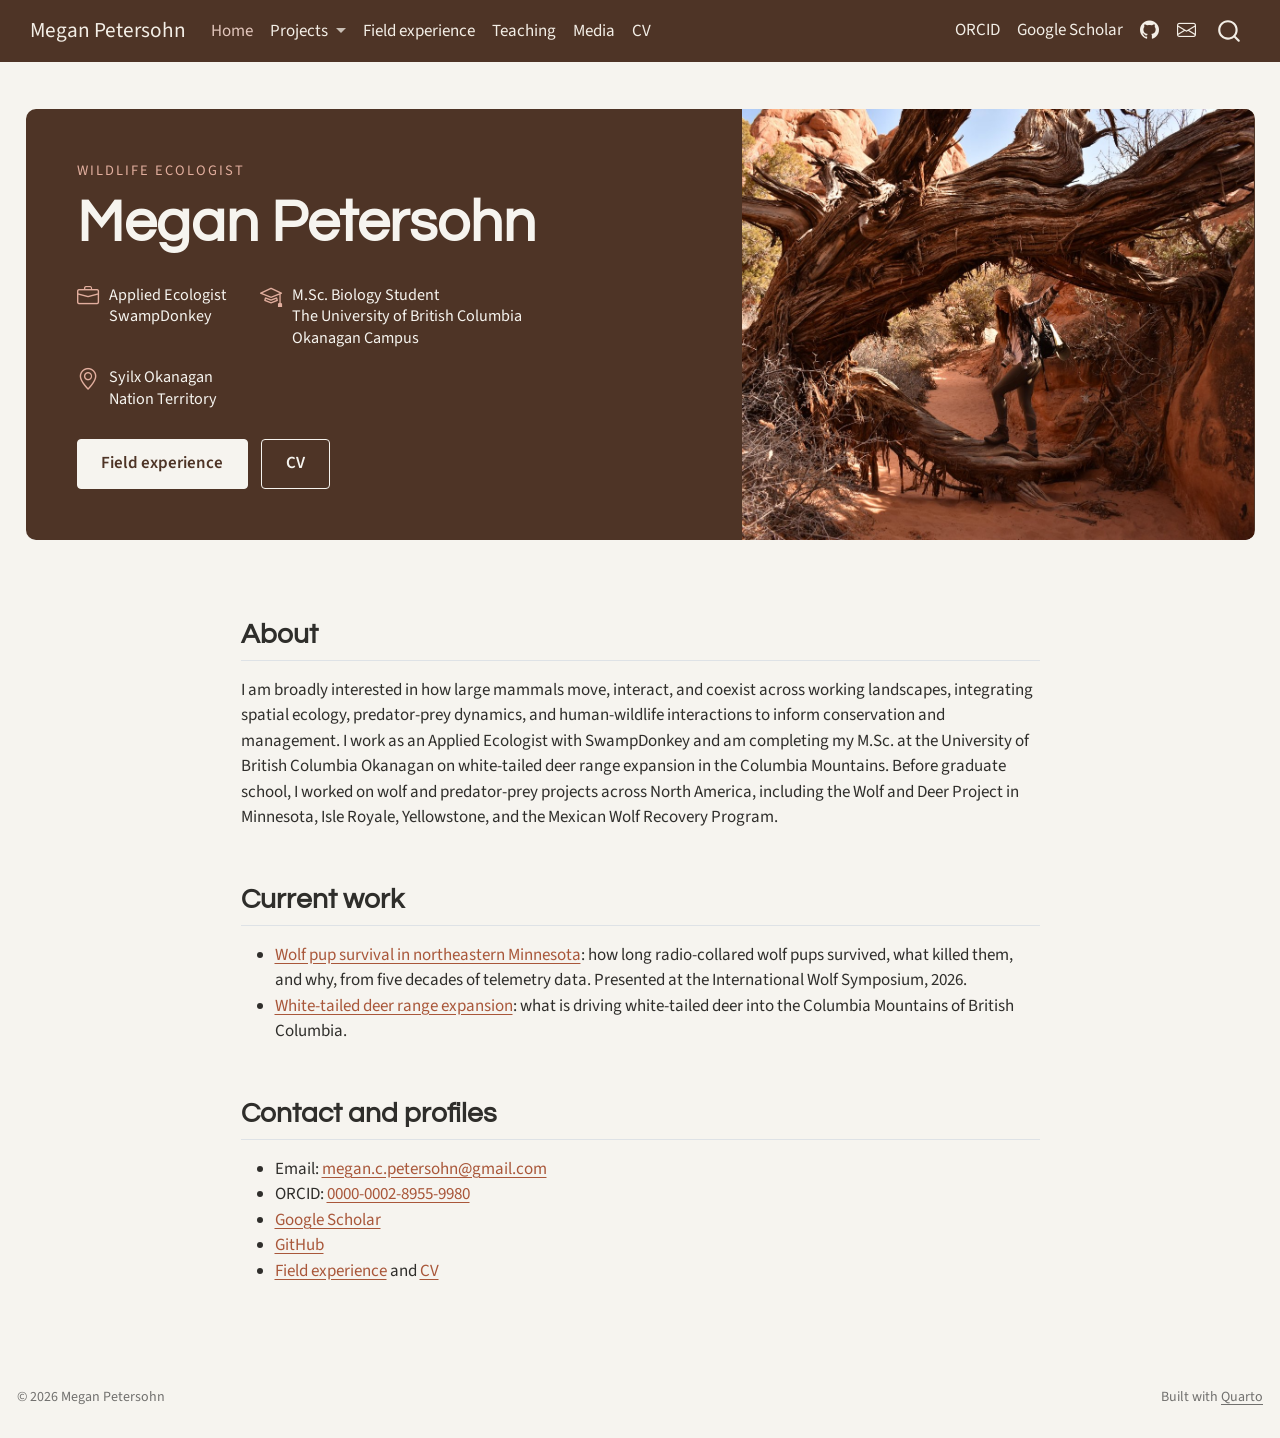
==== commit 5b7fa783: "Add white-tailed deer page; trim home intro" ====
--- a/docs/index.html
+++ b/docs/index.html
@@ -38,7 +38,7 @@
 <link href="site_libs/quarto-html/quarto-syntax-highlighting-549806ee2085284f45b00abea8c6df48.css" rel="stylesheet" id="quarto-text-highlighting-styles">
 <script src="site_libs/bootstrap/bootstrap.min.js"></script>
 <link href="site_libs/bootstrap/bootstrap-icons.css" rel="stylesheet">
-<link href="site_libs/bootstrap/bootstrap-472679edaab77b086ab8c0f12d609ece.min.css" rel="stylesheet" append-hash="true" id="quarto-bootstrap" data-mode="light">
+<link href="site_libs/bootstrap/bootstrap-301045ceb5a69488ad2a655b0d117735.min.css" rel="stylesheet" append-hash="true" id="quarto-bootstrap" data-mode="light">
 <script id="quarto-search-options" type="application/json">{
   "location": "navbar",
   "copy-button": false,
@@ -102,6 +102,10 @@
  <span class="dropdown-text">Current projects</span></a>
   </li>  
         <li>
+    <a class="dropdown-item" href="./projects/wtd-expansion/index.html">
+ <span class="dropdown-text">White-tailed deer</span></a>
+  </li>  
+        <li>
     <a class="dropdown-item" href="./projects/snf-wolf-pups/index.html">
  <span class="dropdown-text">Wolf pup survival</span></a>
   </li>  
@@ -165,7 +169,6 @@
   <div class="hero-text">
     <p class="hero-eyebrow">Wildlife ecologist</p>
     <h1 class="hero-name">Megan Petersohn</h1>
-    <p class="hero-statement">I study how large mammals move, interact, and share working landscapes, from wolves and their pups to deer pushing into caribou country. My work runs from fieldwork and long-term data to answers that managers, partners, and communities can use.</p>
     <ul class="hero-facts">
       <li><i class="bi bi-briefcase"></i><span>Applied Ecologist<br>SwampDonkey</span></li>
       <li><i class="bi bi-mortarboard"></i><span>M.Sc. Biology Student<br>The University of British Columbia<br>Okanagan Campus</span></li>
@@ -188,7 +191,7 @@
 <h2 class="anchored" data-anchor-id="current-work">Current work</h2>
 <ul>
 <li><a href="./projects/snf-wolf-pups/index.html">Wolf pup survival in northeastern Minnesota</a>: how long radio-collared wolf pups survived, what killed them, and why, from five decades of telemetry data. Presented at the International Wolf Symposium, 2026.</li>
-<li><a href="./research.html#white-tailed-deer">White-tailed deer range expansion</a>: what is driving white-tailed deer into the Columbia Mountains of British Columbia.</li>
+<li><a href="./projects/wtd-expansion/index.html">White-tailed deer range expansion</a>: what is driving white-tailed deer into the Columbia Mountains of British Columbia.</li>
 </ul>
 </section>
 <section id="contact-and-profiles" class="level2">
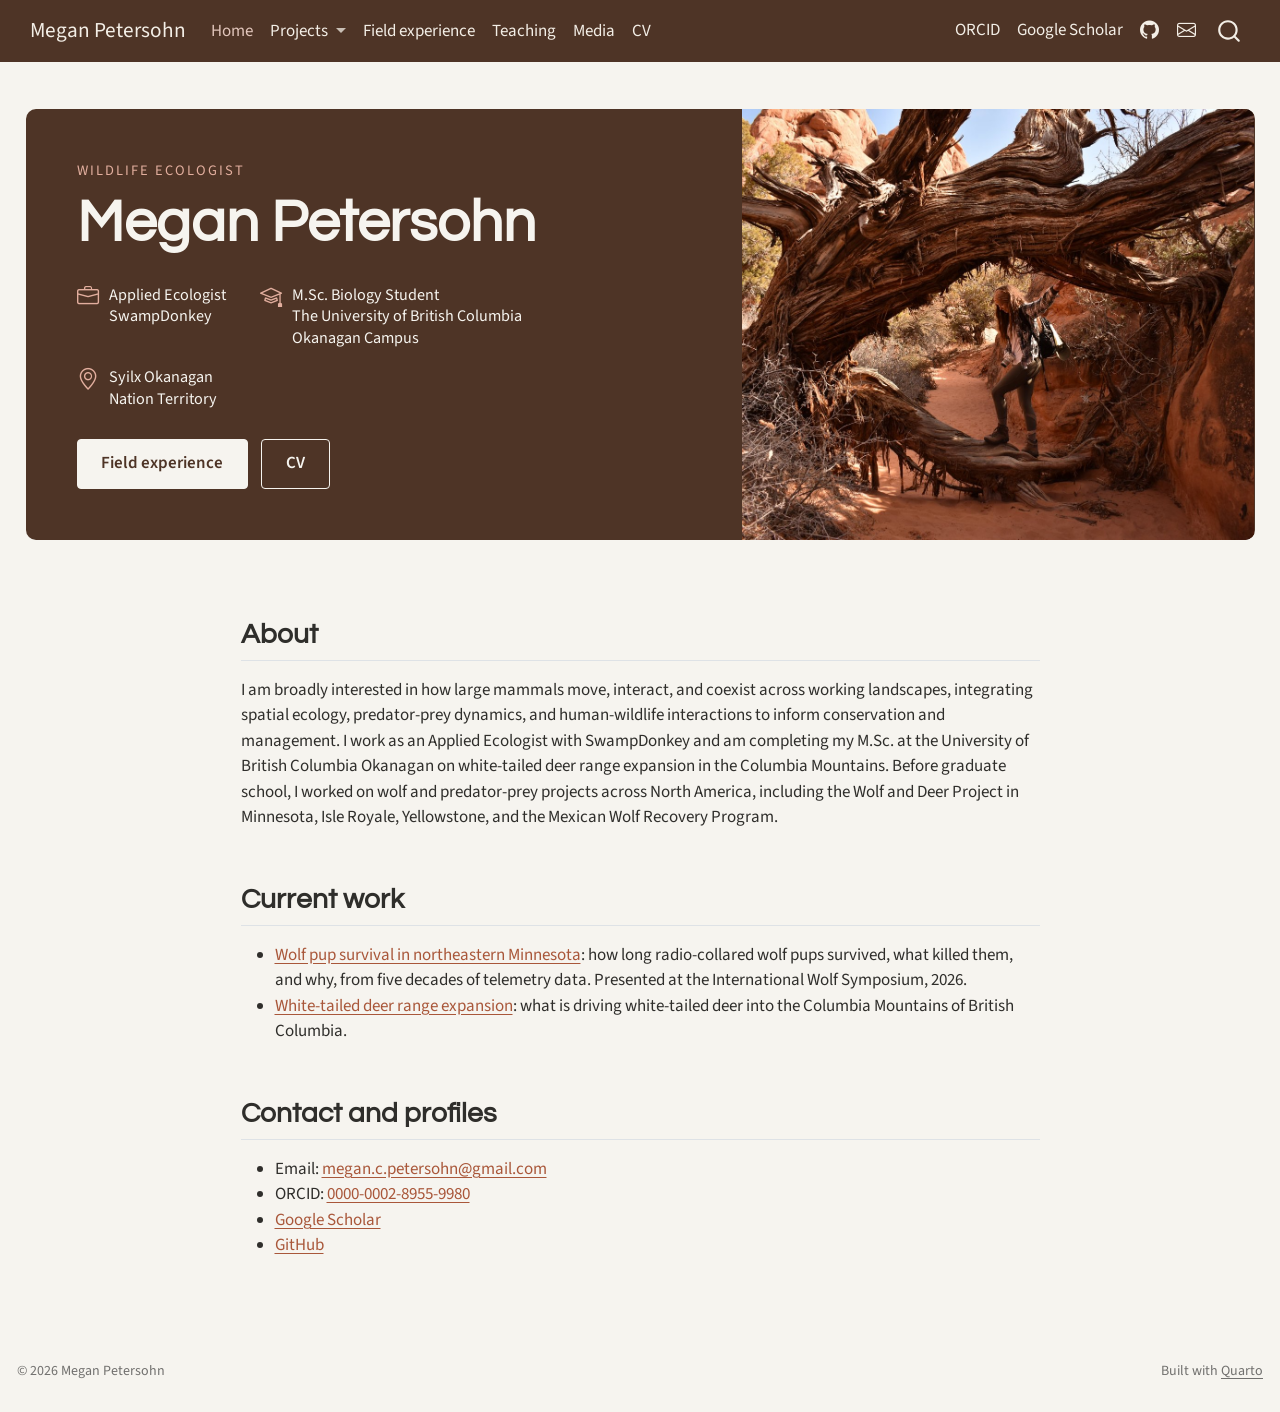
==== commit b0440a0e: "Add preliminary deer results; remove duplicate home links" ====
--- a/docs/index.html
+++ b/docs/index.html
@@ -201,7 +201,6 @@
 <li>ORCID: <a href="https://orcid.org/0000-0002-8955-9980">0000-0002-8955-9980</a></li>
 <li><a href="https://scholar.google.com/citations?user=bjq4MwMAAAAJ">Google Scholar</a></li>
 <li><a href="https://github.com/meganpetersohn">GitHub</a></li>
-<li><a href="./experience.html">Field experience</a> and <a href="./cv.html">CV</a></li>
 </ul>
 
 
